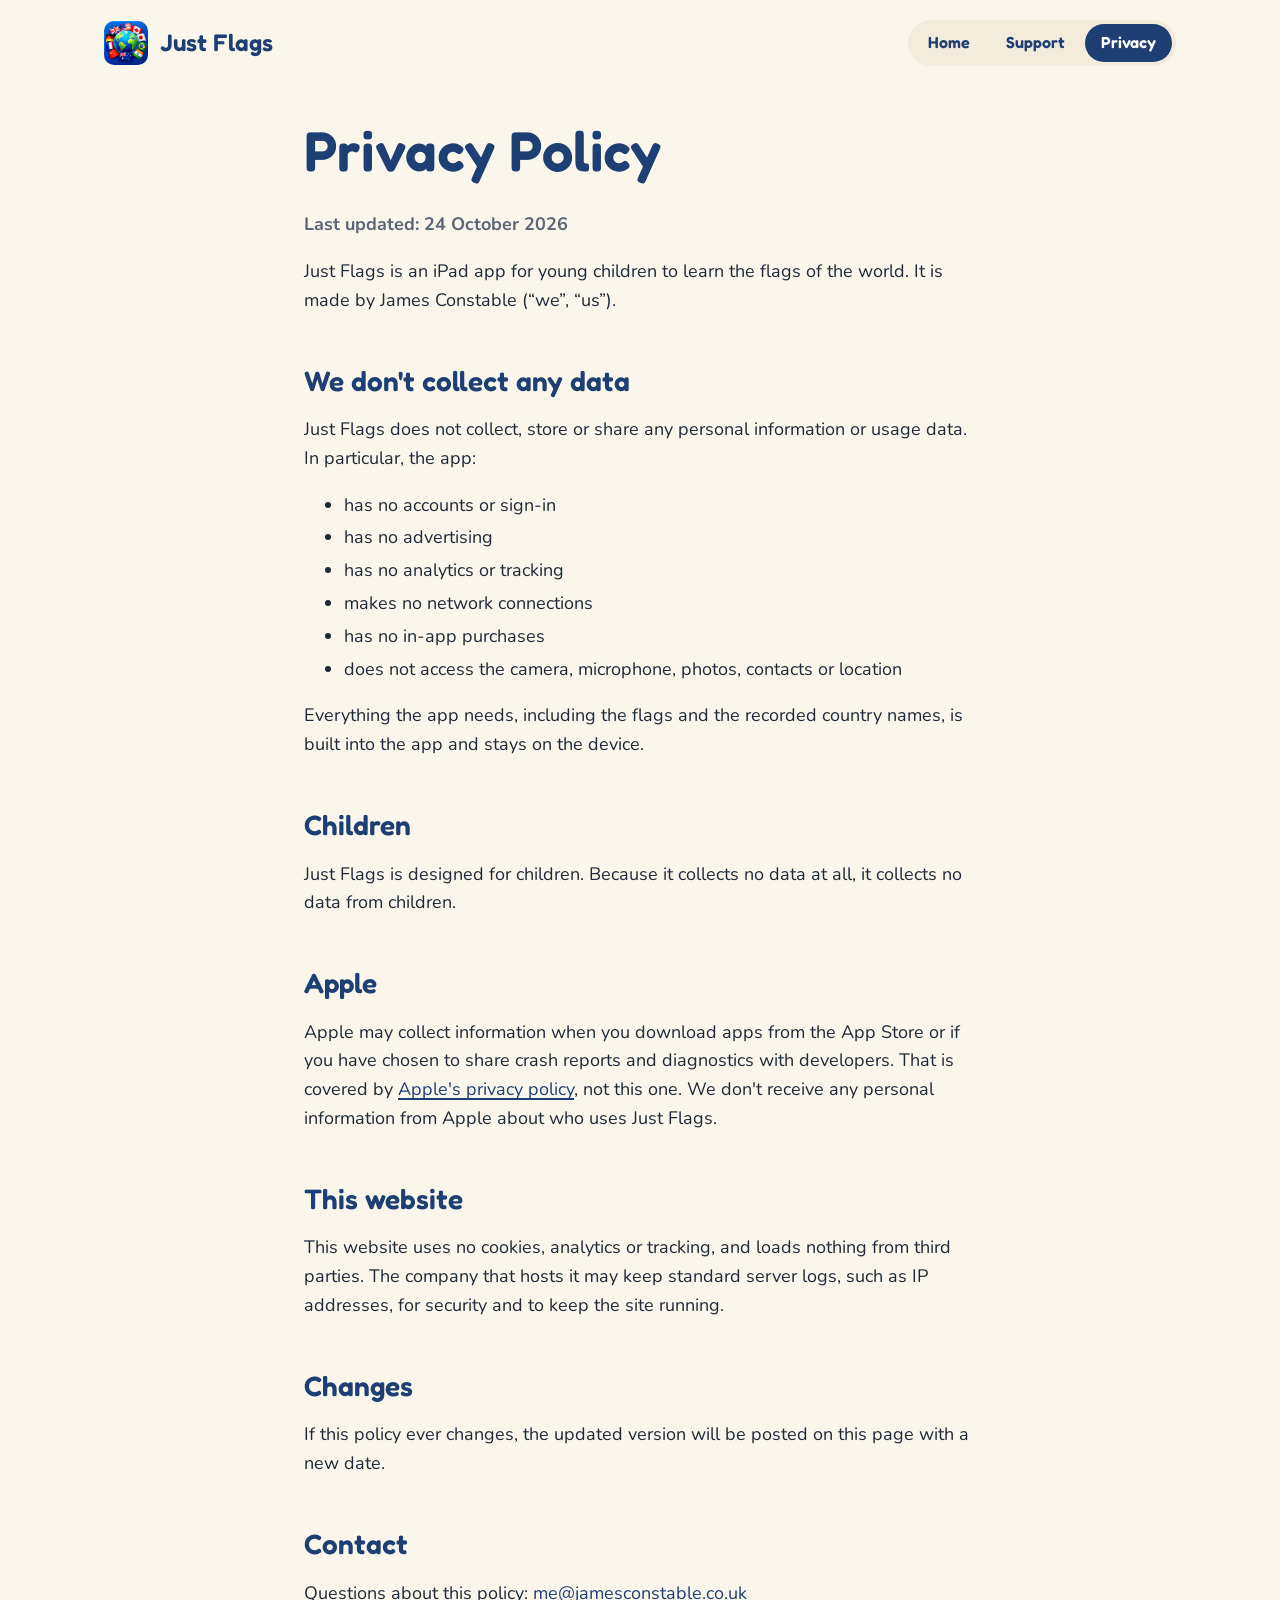
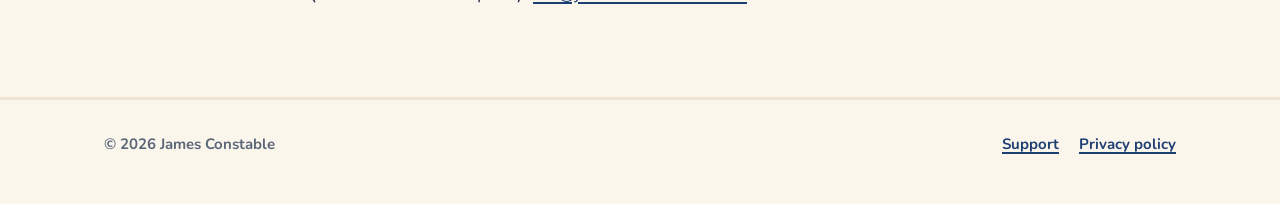
==== privacy.html @ 023f4b6b "feat: add Just Flags marketing site with privacy and support pages - Home page with real iPad simula" ====
<!doctype html>
<html lang="en-GB">
<head>
  <meta charset="utf-8">
  <meta name="viewport" content="width=device-width, initial-scale=1">
  <title>Privacy Policy – Just Flags</title>
  <meta name="description" content="Just Flags collects no data. No accounts, no ads, no analytics and no network connections.">
  <meta name="theme-color" content="#fbf6ec">
  <link rel="icon" href="favicon.png" type="image/png">
  <link rel="apple-touch-icon" href="apple-touch-icon.png">
  <link rel="stylesheet" href="assets/site.css">
</head>
<body>
  <header class="site-header">
    <div class="wrap">
      <a class="brand" href="./"><img src="assets/icon-256.png" alt="">Just Flags</a>
      <nav class="nav" aria-label="Main">
        <a href="./">Home</a>
        <a href="support.html">Support</a>
        <a href="privacy.html" aria-current="page">Privacy</a>
      </nav>
    </div>
  </header>

  <main class="prose">
    <h1>Privacy Policy</h1>
    <p class="updated">Last updated: 24 October 2026</p>

    <p>Just Flags is an iPad app for young children to learn the flags of the world. It is made by James Constable (“we”, “us”).</p>

    <h2>We don't collect any data</h2>
    <p>Just Flags does not collect, store or share any personal information or usage data. In particular, the app:</p>
    <ul>
      <li>has no accounts or sign-in</li>
      <li>has no advertising</li>
      <li>has no analytics or tracking</li>
      <li>makes no network connections</li>
      <li>has no in-app purchases</li>
      <li>does not access the camera, microphone, photos, contacts or location</li>
    </ul>
    <p>Everything the app needs, including the flags and the recorded country names, is built into the app and stays on the device.</p>

    <h2>Children</h2>
    <p>Just Flags is designed for children. Because it collects no data at all, it collects no data from children.</p>

    <h2>Apple</h2>
    <p>Apple may collect information when you download apps from the App Store or if you have chosen to share crash reports and diagnostics with developers. That is covered by <a href="https://www.apple.com/legal/privacy/">Apple's privacy policy</a>, not this one. We don't receive any personal information from Apple about who uses Just Flags.</p>

    <h2>This website</h2>
    <p>This website uses no cookies, analytics or tracking, and loads nothing from third parties. The company that hosts it may keep standard server logs, such as IP addresses, for security and to keep the site running.</p>

    <h2>Changes</h2>
    <p>If this policy ever changes, the updated version will be posted on this page with a new date.</p>

    <h2>Contact</h2>
    <p>Questions about this policy: <a href="mailto:me@jamesconstable.co.uk">me@jamesconstable.co.uk</a></p>
  </main>

  <footer class="site-footer">
    <div class="wrap">
      <span>© 2026 James Constable</span>
      <nav aria-label="Footer">
        <a href="support.html">Support</a>
        <a href="privacy.html">Privacy policy</a>
      </nav>
    </div>
  </footer>
</body>
</html>
---- assets/site.css ----
@font-face {
  font-family: "Fredoka";
  src: url("fonts/Fredoka.ttf") format("truetype");
  font-weight: 300 700;
  font-display: swap;
}

@font-face {
  font-family: "Nunito";
  src: url("fonts/Nunito.ttf") format("truetype");
  font-weight: 200 1000;
  font-display: swap;
}

:root {
  --bg: #fbf6ec;
  --card: #ffffff;
  --card-border: #ede4d3;
  --ledge: #e6dac4;
  --pill: #f3ebdc;
  --navy: #1e3f73;
  --ink: #1e2a3a;
  --muted: #5b6778;
  --orange: #e0752d;
  --orange-fill: #fff4ea;
  --orange-text: #a8450f;
  --orange-ledge: #c45e1b;
  --radius: 28px;
  --max: 1120px;
  --display: "Fredoka", ui-rounded, "SF Pro Rounded", system-ui, sans-serif;
  --body: "Nunito", ui-rounded, system-ui, -apple-system, sans-serif;
}

*,
*::before,
*::after {
  box-sizing: border-box;
}

html {
  -webkit-text-size-adjust: 100%;
}

body {
  margin: 0;
  background: var(--bg);
  color: var(--ink);
  font-family: var(--body);
  font-size: 18px;
  line-height: 1.6;
}

img {
  max-width: 100%;
  height: auto;
  display: block;
}

a {
  color: var(--navy);
  text-decoration-thickness: 2px;
  text-underline-offset: 3px;
}

a:hover {
  color: var(--orange-text);
}

:focus-visible {
  outline: 3px solid var(--orange);
  outline-offset: 3px;
  border-radius: 6px;
}

h1,
h2,
h3 {
  font-family: var(--display);
  font-weight: 600;
  color: var(--navy);
  line-height: 1.15;
  margin: 0 0 0.5em;
}

.wrap {
  max-width: var(--max);
  margin: 0 auto;
  padding: 0 24px;
}

/* Header */

.site-header {
  padding: 20px 0;
}

.site-header .wrap {
  display: flex;
  align-items: center;
  justify-content: space-between;
  gap: 16px;
  flex-wrap: wrap;
}

.brand {
  display: flex;
  align-items: center;
  gap: 12px;
  font-family: var(--display);
  font-weight: 600;
  font-size: 24px;
  color: var(--navy);
  text-decoration: none;
}

.brand img {
  width: 44px;
  height: 44px;
  border-radius: 10px;
}

.nav {
  display: flex;
  gap: 4px;
  background: var(--pill);
  border-radius: 999px;
  padding: 4px;
}

.nav a {
  font-family: var(--display);
  font-weight: 600;
  font-size: 16px;
  text-decoration: none;
  padding: 6px 16px;
  border-radius: 999px;
}

.nav a[aria-current="page"] {
  background: var(--navy);
  color: #fff;
}

/* Hero */

.hero {
  padding: 40px 0 24px;
  text-align: center;
}

.hero-icon {
  width: 128px;
  height: 128px;
  margin: 0 auto 24px;
  border-radius: 29px;
  box-shadow: 0 6px 0 var(--ledge);
}

.hero h1 {
  font-size: clamp(44px, 8vw, 80px);
  margin-bottom: 8px;
}

.hero .lede {
  font-size: clamp(20px, 2.6vw, 26px);
  font-weight: 800;
  color: var(--muted);
  max-width: 34ch;
  margin: 0 auto 28px;
}

.store {
  display: inline-flex;
  flex-direction: column;
  align-items: center;
  gap: 2px;
  background: var(--ink);
  color: #fff;
  border-radius: 16px;
  padding: 12px 28px;
  text-decoration: none;
  line-height: 1.2;
}

.store small {
  font-size: 13px;
  font-weight: 700;
  opacity: 0.8;
}

.store span {
  font-family: var(--display);
  font-weight: 600;
  font-size: 22px;
}

.store:hover {
  color: #fff;
  background: var(--navy);
}

.hero-note {
  margin-top: 14px;
  font-size: 15px;
  font-weight: 700;
  color: var(--muted);
}

/* iPad frame */

.ipad {
  background: #1b1f26;
  border-radius: clamp(18px, 3.4vw, 44px);
  padding: clamp(8px, 1.6vw, 20px);
  box-shadow: 0 10px 0 var(--ledge), 0 30px 60px rgba(30, 42, 58, 0.12);
}

.ipad img {
  border-radius: clamp(10px, 2vw, 26px);
  aspect-ratio: 4 / 3;
  width: 100%;
}

.hero-device {
  max-width: 960px;
  margin: 48px auto 0;
}

/* Sections */

section {
  padding: 72px 0;
}

.section-title {
  text-align: center;
  font-size: clamp(32px, 5vw, 48px);
}

.section-lede {
  text-align: center;
  color: var(--muted);
  font-weight: 700;
  max-width: 52ch;
  margin: 0 auto 40px;
}

/* Cards, styled like the flag cards in the app */

.cards {
  display: grid;
  grid-template-columns: repeat(auto-fit, minmax(240px, 1fr));
  gap: 22px;
}

.card {
  background: var(--card);
  border: 3px solid var(--card-border);
  border-radius: var(--radius);
  box-shadow: 0 6px 0 var(--ledge);
  padding: 28px 24px;
  text-align: center;
}

.card .emoji {
  font-size: 64px;
  line-height: 1;
  margin-bottom: 14px;
}

.card h3 {
  font-family: var(--body);
  font-weight: 900;
  font-size: 22px;
  color: var(--ink);
  margin-bottom: 6px;
}

.card p {
  margin: 0;
  color: var(--muted);
  font-weight: 600;
}

.card.highlight {
  border-color: var(--orange);
  background: var(--orange-fill);
  box-shadow: 0 6px 0 var(--orange-ledge);
}

.card.highlight h3 {
  color: var(--orange-text);
}

/* Promise list */

.promise {
  background: var(--card);
  border: 3px solid var(--card-border);
  border-radius: var(--radius);
  box-shadow: 0 6px 0 var(--ledge);
  padding: clamp(28px, 5vw, 56px);
  display: grid;
  grid-template-columns: 1fr 1fr;
  gap: 32px;
  align-items: center;
}

.promise h2 {
  font-size: clamp(30px, 4.4vw, 44px);
}

.promise p {
  color: var(--muted);
  font-weight: 600;
}

.checks {
  list-style: none;
  padding: 0;
  margin: 0;
  display: grid;
  gap: 10px;
}

.checks li {
  display: flex;
  align-items: center;
  gap: 12px;
  background: var(--pill);
  border-radius: 999px;
  padding: 10px 20px;
  font-weight: 800;
}

.checks li::before {
  content: "";
  flex: none;
  width: 22px;
  height: 22px;
  border-radius: 50%;
  background: var(--navy) url("data:image/svg+xml,%3Csvg xmlns='http://www.w3.org/2000/svg' viewBox='0 0 24 24'%3E%3Cpath d='M6 12.5l4 4 8-9' fill='none' stroke='white' stroke-width='3' stroke-linecap='round' stroke-linejoin='round'/%3E%3C/svg%3E") center / 16px no-repeat;
}

/* Gallery */

.gallery {
  display: grid;
  grid-auto-flow: column;
  grid-auto-columns: min(78%, 560px);
  gap: 24px;
  overflow-x: auto;
  scroll-snap-type: x mandatory;
  padding: 8px 24px 28px;
  margin: 0 -24px;
  scrollbar-width: none;
}

.gallery::-webkit-scrollbar {
  display: none;
}

.gallery figure {
  margin: 0;
  scroll-snap-align: center;
}

.gallery figcaption {
  text-align: center;
  font-weight: 800;
  color: var(--muted);
  margin-top: 18px;
}

/* Prose pages */

.prose {
  max-width: 720px;
  margin: 0 auto;
  padding: 32px 24px 72px;
}

.prose h1 {
  font-size: clamp(38px, 6vw, 56px);
}

.prose h2 {
  font-size: 28px;
  margin-top: 1.8em;
}

.prose .updated {
  color: var(--muted);
  font-weight: 700;
}

.prose li {
  margin-bottom: 4px;
}

.faq details {
  background: var(--card);
  border: 3px solid var(--card-border);
  border-radius: 20px;
  box-shadow: 0 4px 0 var(--ledge);
  padding: 4px 22px;
  margin-bottom: 16px;
}

.faq summary {
  cursor: pointer;
  font-weight: 900;
  font-size: 19px;
  padding: 14px 0;
  list-style: none;
}

.faq summary::-webkit-details-marker {
  display: none;
}

.faq summary::after {
  content: "+";
  float: right;
  font-family: var(--display);
  color: var(--navy);
  font-size: 24px;
  line-height: 1;
}

.faq details[open] summary::after {
  content: "–";
}

.contact {
  background: var(--orange-fill);
  border: 3px solid var(--orange);
  border-radius: var(--radius);
  box-shadow: 0 6px 0 var(--orange-ledge);
  padding: 28px;
  margin: 32px 0;
}

.contact h2 {
  margin-top: 0;
}

.contact a {
  font-weight: 900;
  font-size: 20px;
  word-break: break-all;
}

/* Footer */

.site-footer {
  border-top: 3px solid var(--card-border);
  padding: 32px 0 48px;
  color: var(--muted);
  font-size: 15px;
  font-weight: 700;
}

.site-footer .wrap {
  display: flex;
  justify-content: space-between;
  gap: 16px;
  flex-wrap: wrap;
}

.site-footer nav {
  display: flex;
  gap: 20px;
}

@media (max-width: 720px) {
  body {
    font-size: 17px;
  }

  .wrap {
    padding: 0 16px;
  }

  .gallery {
    margin: 0 -16px;
    padding: 8px 16px 28px;
  }

  .prose {
    padding: 24px 16px 56px;
  }

  .promise {
    grid-template-columns: 1fr;
  }

  section {
    padding: 52px 0;
  }

  .site-header .wrap {
    justify-content: center;
  }
}
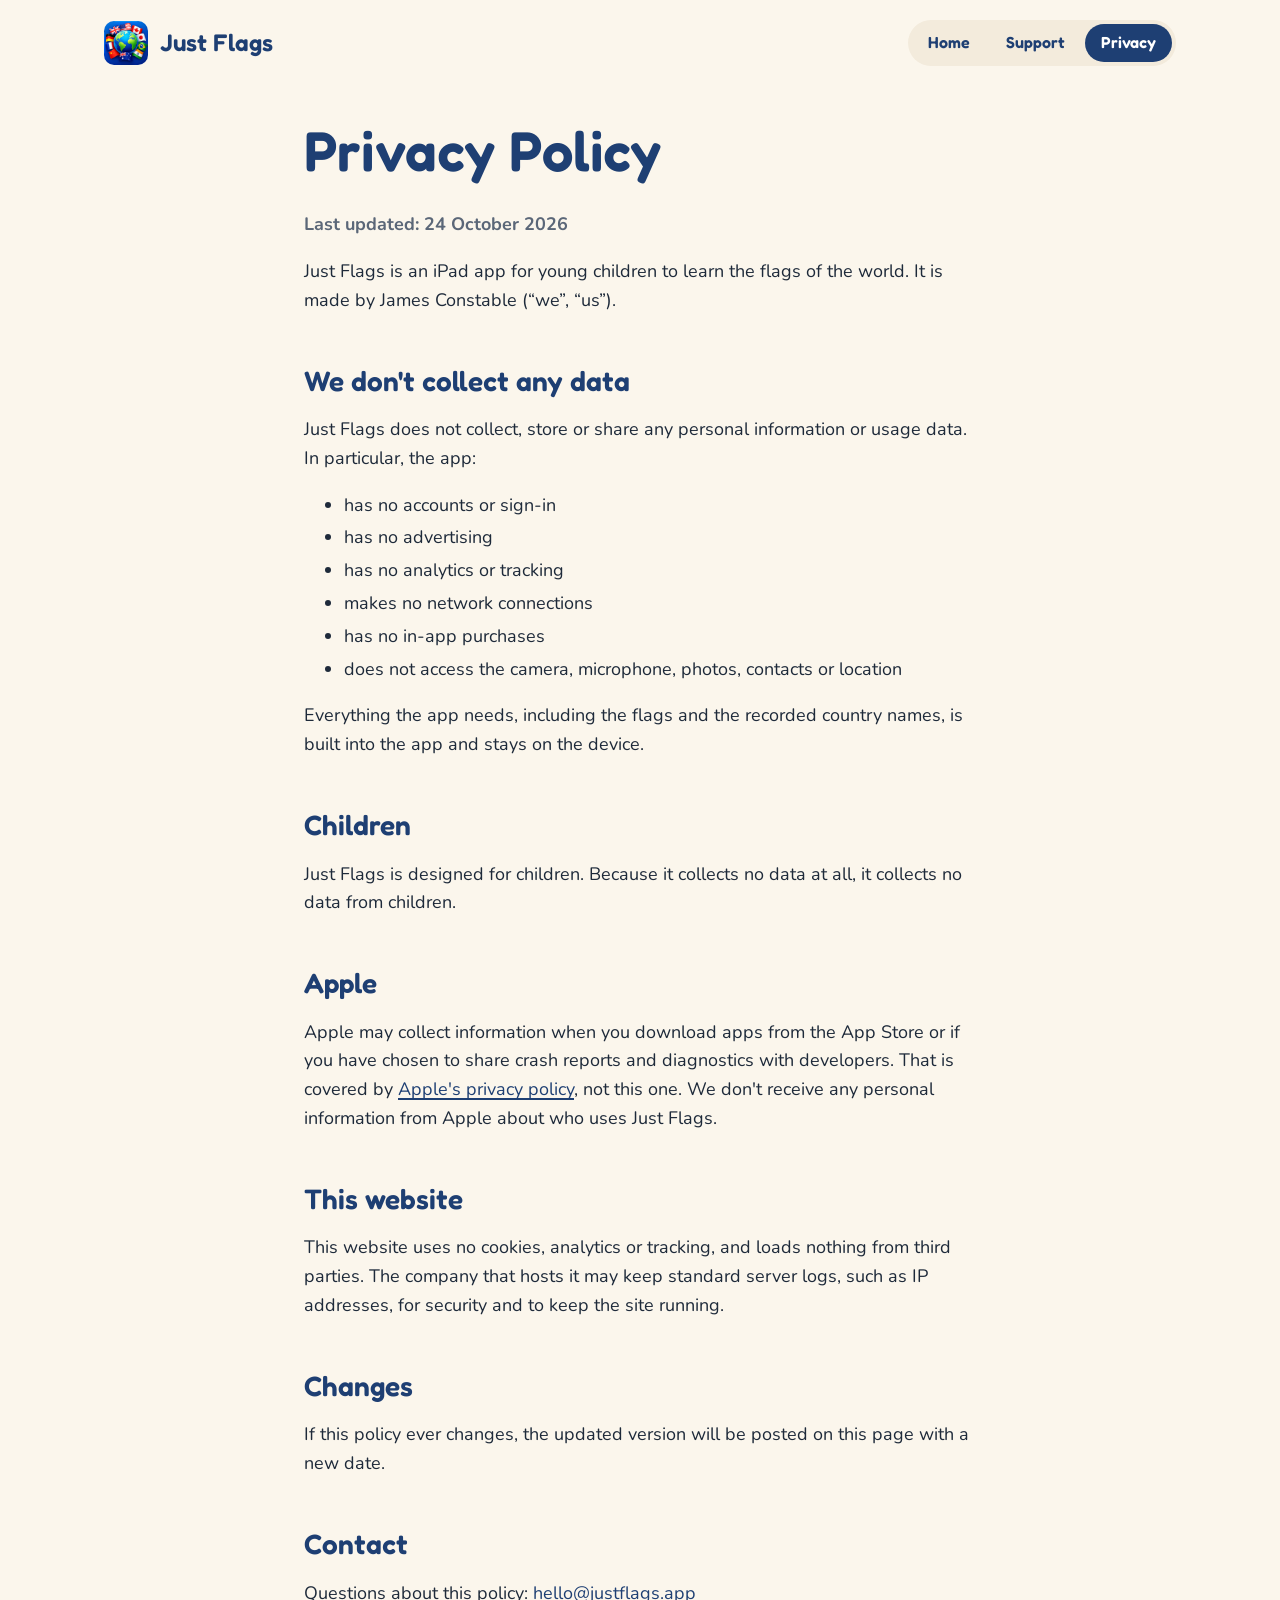
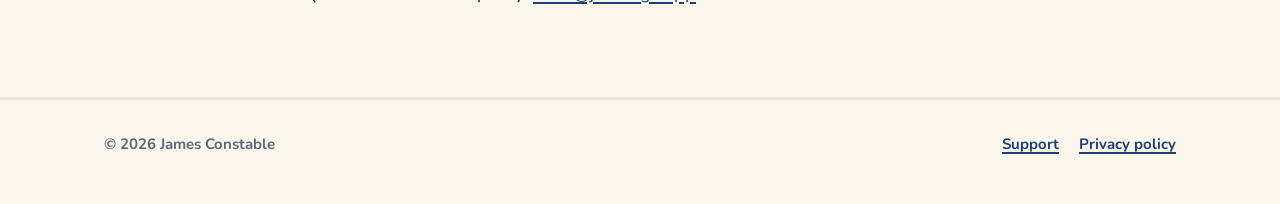
==== commit 9480ddfc: "fix: use hello@justflags.app as the public contact email Co-Authored-By: Claude Opus 5.5 <noreply@an" ====
--- a/privacy.html
+++ b/privacy.html
@@ -53,7 +53,7 @@
     <p>If this policy ever changes, the updated version will be posted on this page with a new date.</p>
 
     <h2>Contact</h2>
-    <p>Questions about this policy: <a href="mailto:me@jamesconstable.co.uk">me@jamesconstable.co.uk</a></p>
+    <p>Questions about this policy: <a href="mailto:hello@justflags.app">hello@justflags.app</a></p>
   </main>
 
   <footer class="site-footer">
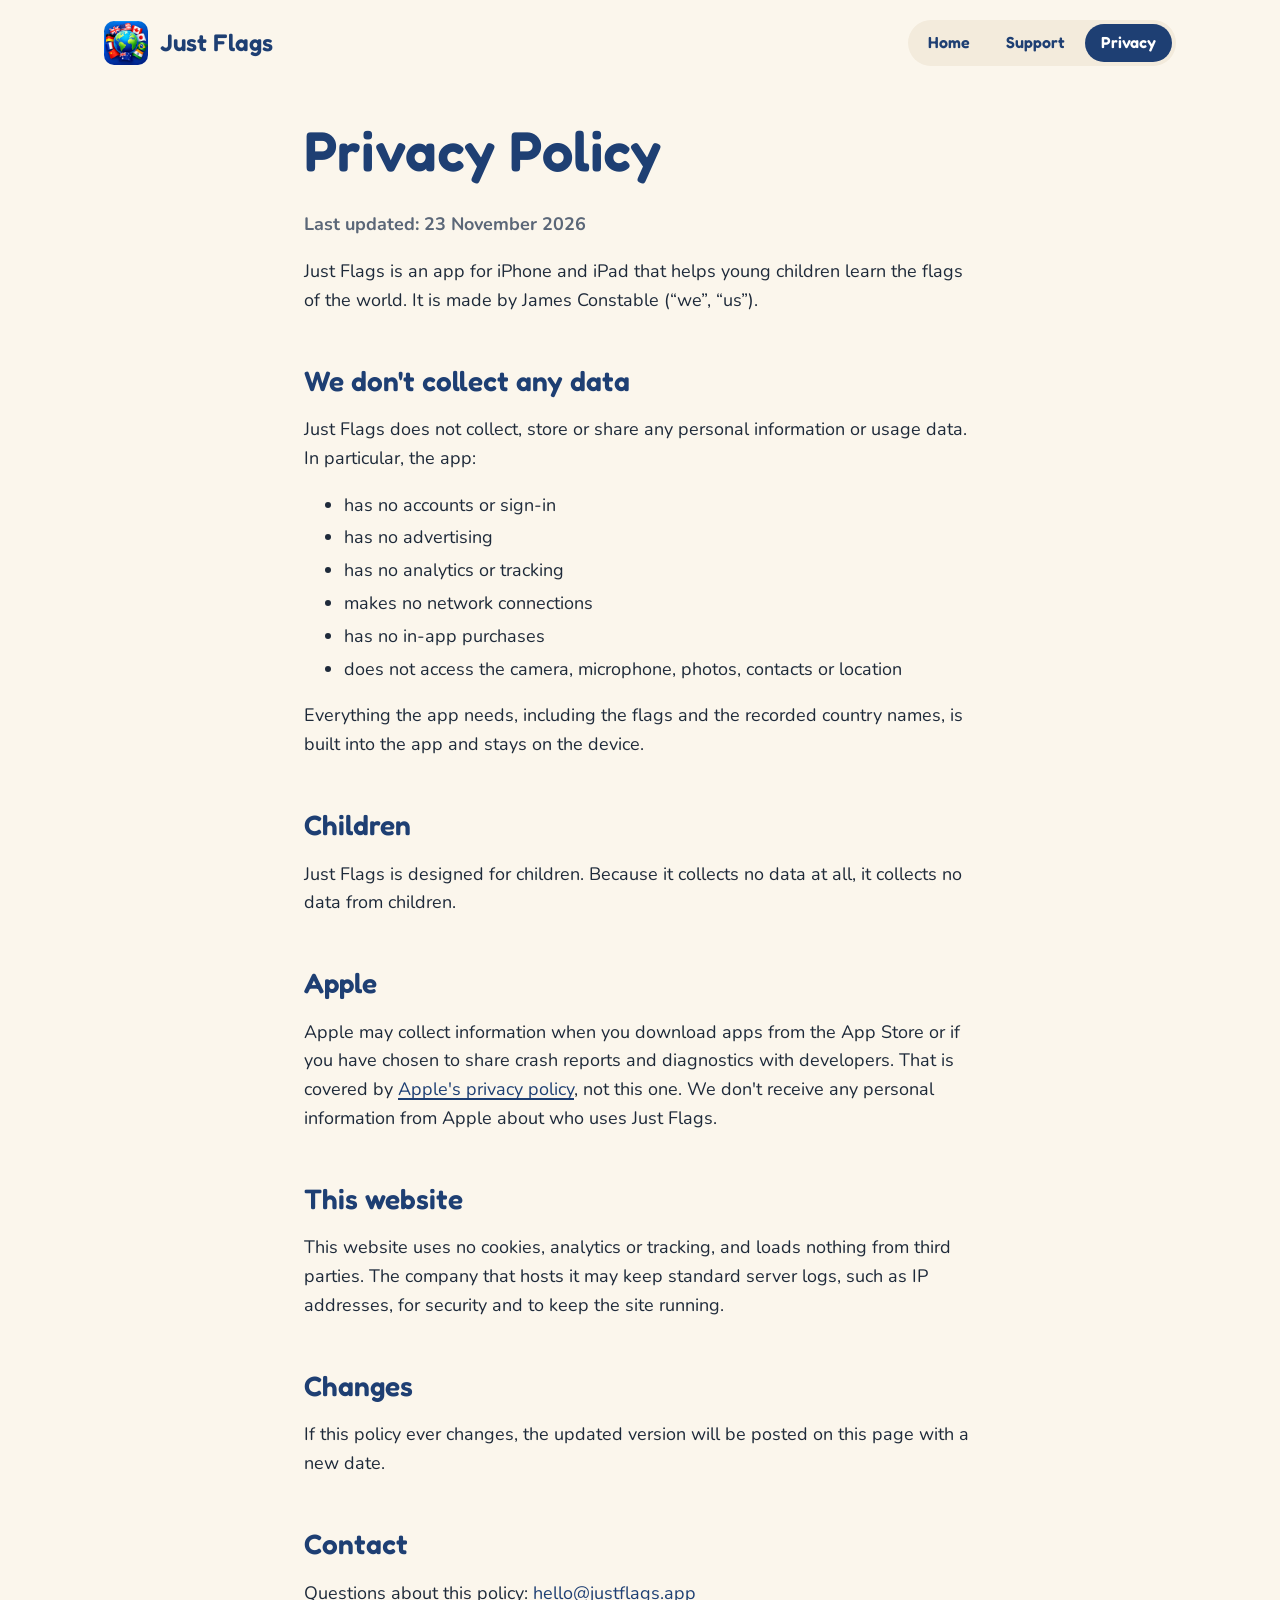
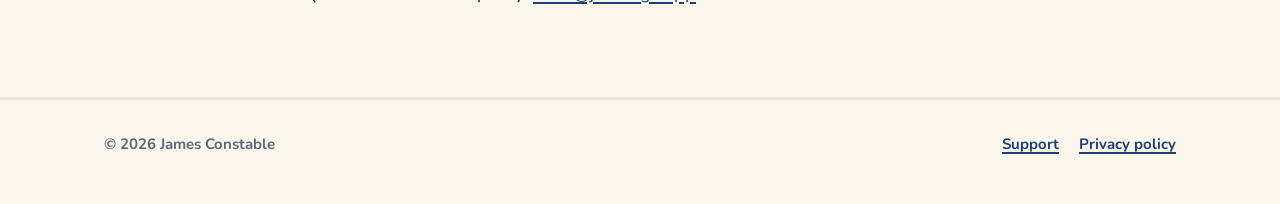
==== commit 10bb72aa: "feat: show Just Flags on iPhone - Add an "On iPhone too" section with three iPhone simulator screens" ====
--- a/privacy.html
+++ b/privacy.html
@@ -5,6 +5,7 @@
   <meta name="viewport" content="width=device-width, initial-scale=1">
   <title>Privacy Policy – Just Flags</title>
   <meta name="description" content="Just Flags collects no data. No accounts, no ads, no analytics and no network connections.">
+  <meta name="apple-itunes-app" content="app-id=6826595814">
   <meta name="theme-color" content="#fbf6ec">
   <link rel="icon" href="favicon.png" type="image/png">
   <link rel="apple-touch-icon" href="apple-touch-icon.png">
@@ -24,9 +25,9 @@
 
   <main class="prose">
     <h1>Privacy Policy</h1>
-    <p class="updated">Last updated: 24 October 2026</p>
+    <p class="updated">Last updated: 23 November 2026</p>
 
-    <p>Just Flags is an iPad app for young children to learn the flags of the world. It is made by James Constable (“we”, “us”).</p>
+    <p>Just Flags is an app for iPhone and iPad that helps young children learn the flags of the world. It is made by James Constable (“we”, “us”).</p>
 
     <h2>We don't collect any data</h2>
     <p>Just Flags does not collect, store or share any personal information or usage data. In particular, the app:</p>
--- a/assets/site.css
+++ b/assets/site.css
@@ -372,6 +372,33 @@
   margin-top: 18px;
 }
 
+/* iPhone row */
+
+.phones {
+  display: grid;
+  grid-template-columns: repeat(3, 1fr);
+  gap: clamp(20px, 4vw, 48px);
+  max-width: 880px;
+  margin: 0 auto;
+}
+
+.phones figure {
+  margin: 0;
+}
+
+.iphone {
+  background: #1b1f26;
+  border-radius: clamp(28px, 4.4vw, 48px);
+  padding: clamp(7px, 1vw, 11px);
+  box-shadow: 0 10px 0 var(--ledge), 0 30px 60px rgba(30, 42, 58, 0.12);
+}
+
+.iphone img {
+  border-radius: clamp(21px, 3.4vw, 38px);
+  aspect-ratio: 1320 / 2868;
+  width: 100%;
+}
+
 /* Prose pages */
 
 .prose {
@@ -487,6 +514,26 @@
     padding: 8px 16px 28px;
   }
 
+  .phones {
+    grid-template-columns: none;
+    grid-auto-flow: column;
+    grid-auto-columns: 62%;
+    gap: 20px;
+    overflow-x: auto;
+    scroll-snap-type: x mandatory;
+    scrollbar-width: none;
+    margin: 0 -16px;
+    padding: 8px 16px 28px;
+  }
+
+  .phones::-webkit-scrollbar {
+    display: none;
+  }
+
+  .phones figure {
+    scroll-snap-align: center;
+  }
+
   .prose {
     padding: 24px 16px 56px;
   }
